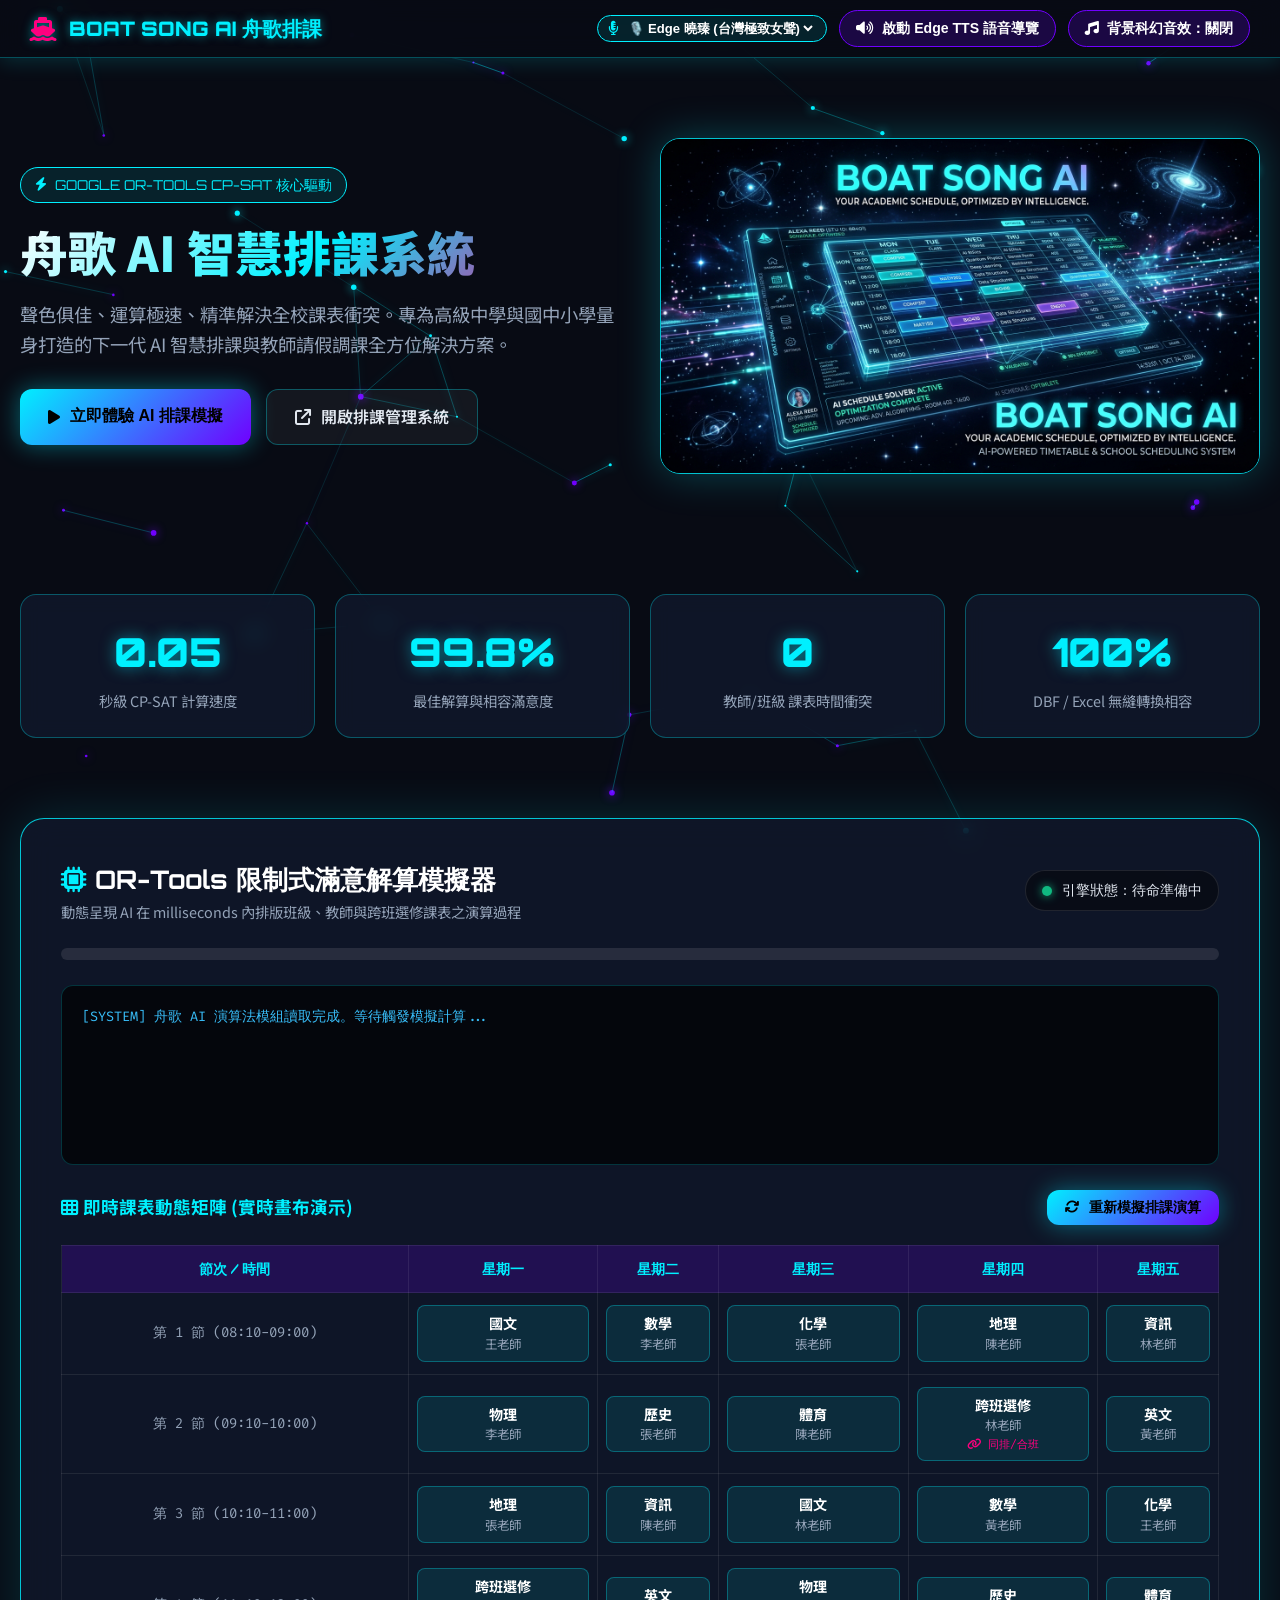
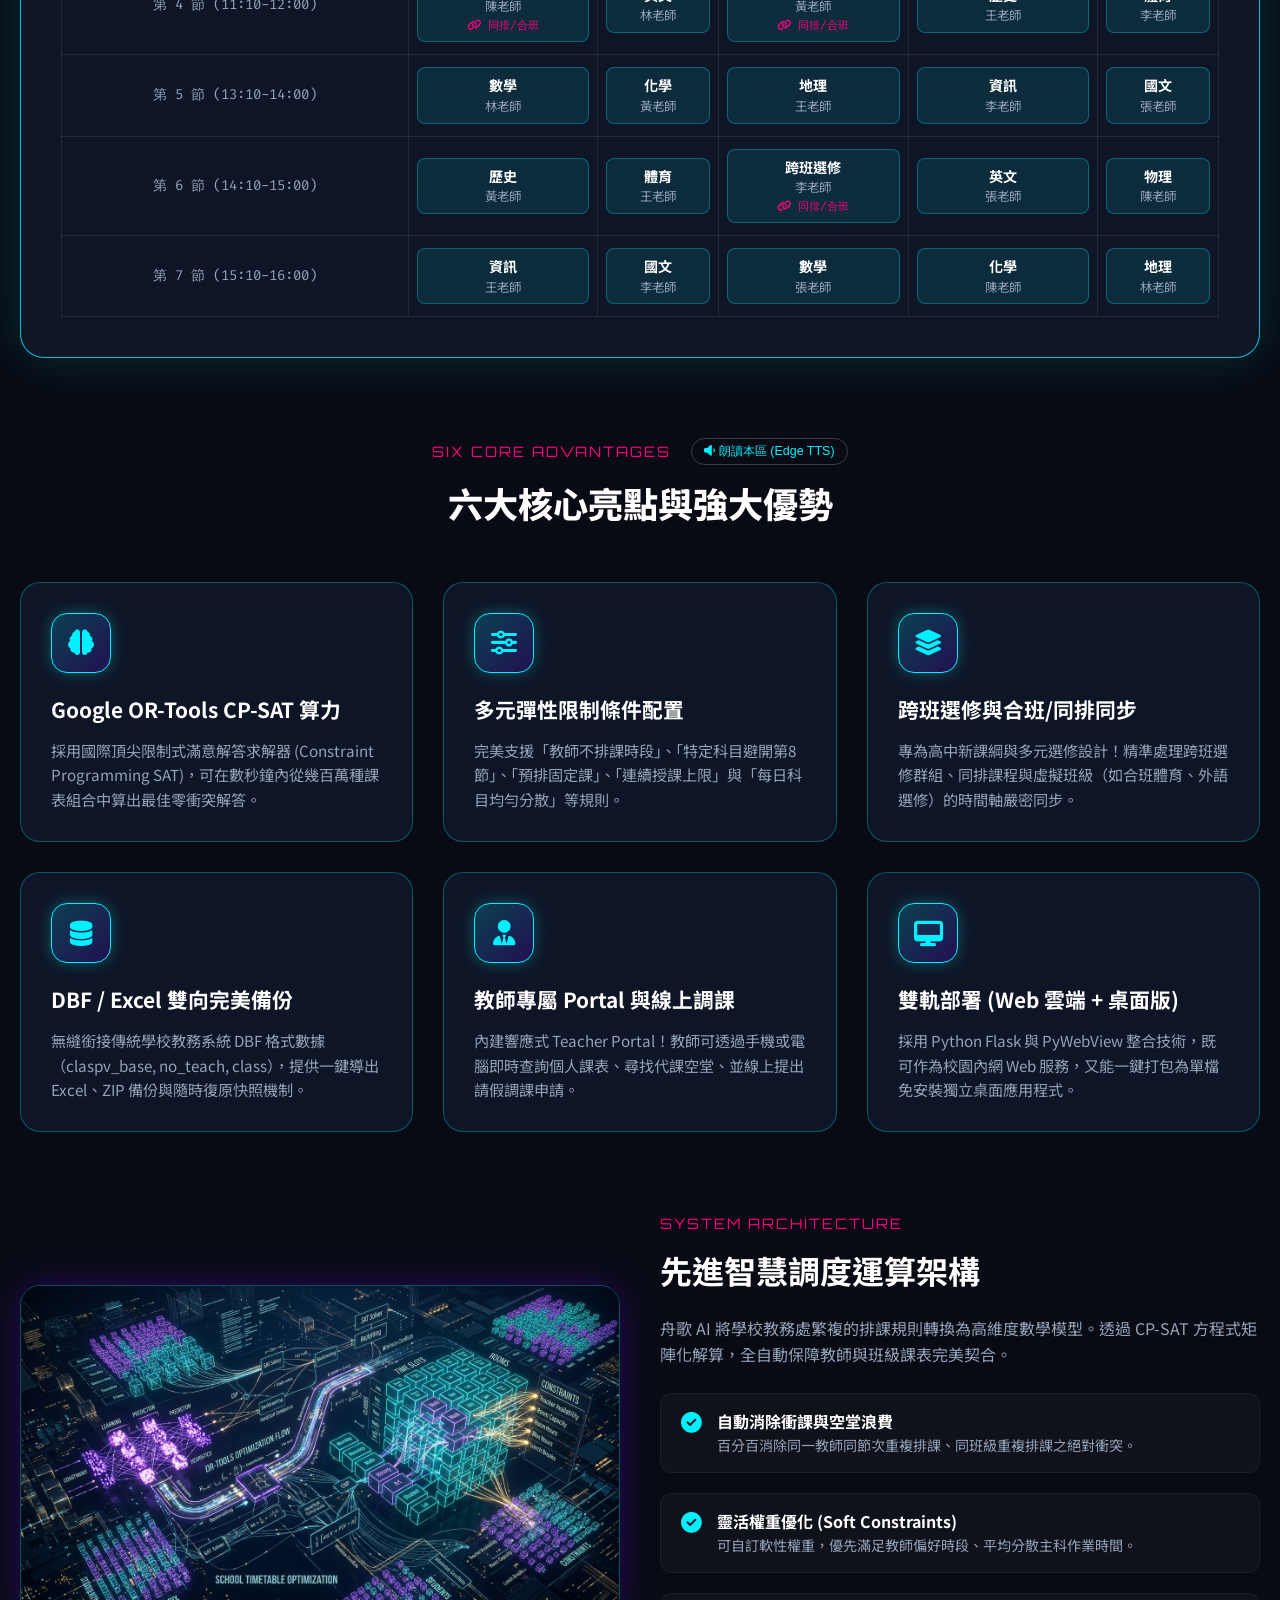
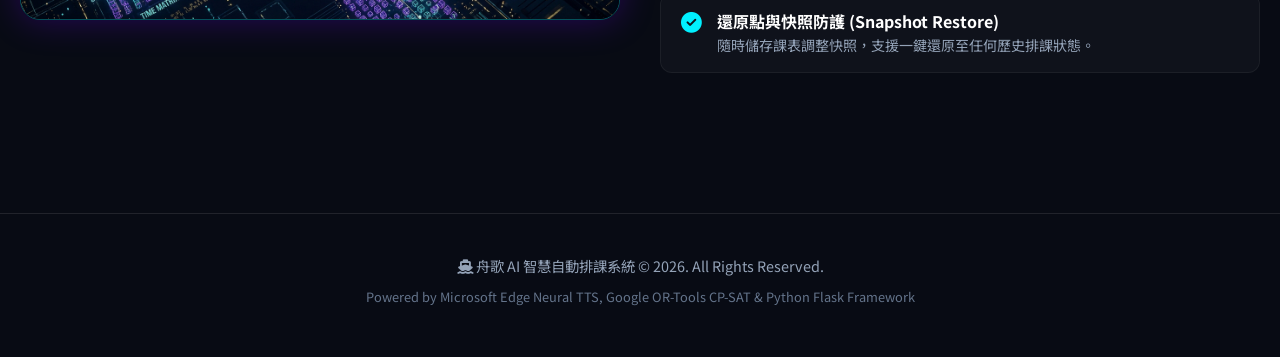
==== templates/showcase.html @ 7e378157 "update: sync templates/showcase.html to latest version" ====
<!DOCTYPE html>
<html lang="zh-TW">
<head>
    <meta charset="UTF-8">
    <meta name="viewport" content="width=device-width, initial-scale=1.0">
    <title>舟歌 AI 智慧排課系統 - 系統亮點與 AI 導覽 (Microsoft Edge TTS)</title>

    <!-- Google Fonts -->
    <link rel="preconnect" href="https://fonts.googleapis.com">
    <link rel="preconnect" href="https://fonts.gstatic.com" crossorigin>
    <link href="https://fonts.googleapis.com/css2?family=Orbitron:wght@500;700;900&family=Noto+Sans+TC:wght@300;400;500;700;900&family=Fira+Code:wght@400;600&display=swap" rel="stylesheet">

    <!-- FontAwesome icons -->
    <link rel="stylesheet" href="https://cdnjs.cloudflare.com/ajax/libs/font-awesome/6.4.0/css/all.min.css">

    <style>
        :root {
            --bg-dark: #080b14;
            --bg-card: rgba(18, 26, 47, 0.7);
            --bg-card-hover: rgba(30, 42, 74, 0.85);
            --border-glow: rgba(0, 240, 255, 0.3);
            --border-glow-active: rgba(0, 240, 255, 0.8);
            --primary: #00f0ff;
            --secondary: #7000ff;
            --accent: #ff007f;
            --text-main: #e2e8f0;
            --text-muted: #94a3b8;
            --success: #10b981;
            --warning: #f59e0b;
            --font-main: 'Noto Sans TC', sans-serif;
            --font-tech: 'Orbitron', sans-serif;
            --font-code: 'Fira Code', monospace;
        }

        * {
            box-sizing: border-box;
            margin: 0;
            padding: 0;
        }

        body {
            background-color: var(--bg-dark);
            color: var(--text-main);
            font-family: var(--font-main);
            overflow-x: hidden;
            line-height: 1.6;
        }

        /* Animated background canvas */
        #bg-canvas {
            position: fixed;
            top: 0;
            left: 0;
            width: 100vw;
            height: 100vh;
            z-index: -1;
            pointer-events: none;
        }

        /* Sound Control Header Bar */
        .audio-bar {
            position: sticky;
            top: 0;
            z-index: 1000;
            background: rgba(8, 11, 20, 0.85);
            backdrop-filter: blur(16px);
            border-bottom: 1px solid var(--border-glow);
            padding: 10px 30px;
            display: flex;
            justify-content: space-between;
            align-items: center;
            box-shadow: 0 4px 20px rgba(0, 240, 255, 0.15);
        }

        .brand-logo {
            display: flex;
            align-items: center;
            gap: 12px;
            font-family: var(--font-tech);
            font-weight: 900;
            font-size: 1.25rem;
            color: var(--primary);
            text-shadow: 0 0 10px rgba(0, 240, 255, 0.5);
        }

        .brand-logo i {
            font-size: 1.5rem;
            color: var(--accent);
            animation: pulse-icon 2s infinite alternate;
        }

        @keyframes pulse-icon {
            0% { transform: scale(1); filter: drop-shadow(0 0 5px var(--accent)); }
            100% { transform: scale(1.15); filter: drop-shadow(0 0 15px var(--accent)); }
        }

        .audio-controls {
            display: flex;
            align-items: center;
            gap: 12px;
            flex-wrap: wrap;
        }

        .btn-audio {
            background: rgba(112, 0, 255, 0.2);
            border: 1px solid var(--secondary);
            color: #fff;
            padding: 8px 16px;
            border-radius: 30px;
            cursor: pointer;
            font-size: 0.88rem;
            font-weight: 600;
            display: flex;
            align-items: center;
            gap: 8px;
            transition: all 0.3s ease;
        }

        .btn-audio:hover {
            background: var(--secondary);
            box-shadow: 0 0 15px rgba(112, 0, 255, 0.6);
            transform: translateY(-2px);
        }

        .btn-audio.active {
            background: var(--accent);
            border-color: var(--accent);
            box-shadow: 0 0 15px rgba(255, 0, 127, 0.6);
        }

        /* Container Layout */
        .container {
            max-width: 1280px;
            margin: 0 auto;
            padding: 40px 20px;
        }

        /* Hero Section */
        .hero {
            position: relative;
            display: grid;
            grid-template-columns: 1fr 1fr;
            gap: 40px;
            align-items: center;
            padding: 40px 0 80px;
        }

        @media (max-width: 992px) {
            .hero { grid-template-columns: 1fr; }
        }

        .hero-badge {
            display: inline-flex;
            align-items: center;
            gap: 8px;
            background: rgba(0, 240, 255, 0.1);
            border: 1px solid var(--primary);
            color: var(--primary);
            padding: 6px 14px;
            border-radius: 20px;
            font-size: 0.85rem;
            font-family: var(--font-tech);
            margin-bottom: 20px;
        }

        .hero-title {
            font-size: 3rem;
            font-weight: 900;
            line-height: 1.2;
            margin-bottom: 20px;
            background: linear-gradient(135deg, #ffffff 0%, var(--primary) 50%, var(--accent) 100%);
            -webkit-background-clip: text;
            -webkit-text-fill-color: transparent;
        }

        .hero-subtitle {
            font-size: 1.15rem;
            color: var(--text-muted);
            margin-bottom: 30px;
        }

        .hero-btns {
            display: flex;
            gap: 15px;
            flex-wrap: wrap;
        }

        .btn-glow {
            background: linear-gradient(135deg, var(--primary), var(--secondary));
            color: #000;
            font-weight: 700;
            padding: 14px 28px;
            border-radius: 12px;
            border: none;
            cursor: pointer;
            font-size: 1rem;
            display: flex;
            align-items: center;
            gap: 10px;
            box-shadow: 0 0 25px rgba(0, 240, 255, 0.4);
            transition: all 0.3s ease;
            text-decoration: none;
        }

        .btn-glow:hover {
            transform: translateY(-3px) scale(1.02);
            box-shadow: 0 0 35px rgba(0, 240, 255, 0.7);
        }

        .btn-outline {
            background: rgba(255, 255, 255, 0.05);
            color: var(--text-main);
            border: 1px solid var(--border-glow);
            padding: 14px 28px;
            border-radius: 12px;
            cursor: pointer;
            font-size: 1rem;
            font-weight: 600;
            display: flex;
            align-items: center;
            gap: 10px;
            transition: all 0.3s ease;
            text-decoration: none;
        }

        .btn-outline:hover {
            border-color: var(--primary);
            background: rgba(0, 240, 255, 0.1);
            color: var(--primary);
        }

        .hero-image-wrapper {
            position: relative;
            border-radius: 20px;
            overflow: hidden;
            border: 1px solid var(--border-glow-active);
            box-shadow: 0 0 40px rgba(0, 240, 255, 0.25);
            transition: transform 0.5s ease;
        }

        .hero-image-wrapper:hover {
            transform: scale(1.02) rotate(0.5deg);
        }

        .hero-image-wrapper img {
            width: 100%;
            height: auto;
            display: block;
        }

        /* Metrics Counter Grid */
        .metrics-grid {
            display: grid;
            grid-template-columns: repeat(4, 1fr);
            gap: 20px;
            margin: 40px 0 80px;
        }

        @media (max-width: 768px) {
            .metrics-grid { grid-template-columns: repeat(2, 1fr); }
        }

        .metric-card {
            background: var(--bg-card);
            border: 1px solid var(--border-glow);
            border-radius: 16px;
            padding: 25px;
            text-align: center;
            backdrop-filter: blur(10px);
            position: relative;
            overflow: hidden;
            transition: all 0.3s ease;
        }

        .metric-card:hover {
            border-color: var(--primary);
            background: var(--bg-card-hover);
            transform: translateY(-5px);
            box-shadow: 0 10px 30px rgba(0, 240, 255, 0.2);
        }

        .metric-val {
            font-family: var(--font-tech);
            font-size: 2.5rem;
            font-weight: 900;
            color: var(--primary);
            text-shadow: 0 0 15px rgba(0, 240, 255, 0.5);
            margin-bottom: 5px;
        }

        .metric-label {
            font-size: 0.9rem;
            color: var(--text-muted);
        }

        /* Section Headings */
        .section-header {
            text-align: center;
            margin-bottom: 50px;
            position: relative;
        }

        .section-tag {
            color: var(--accent);
            font-family: var(--font-tech);
            font-size: 0.9rem;
            letter-spacing: 2px;
            text-transform: uppercase;
            margin-bottom: 10px;
            display: flex;
            align-items: center;
            justify-content: center;
            gap: 10px;
        }

        .section-title {
            font-size: 2.2rem;
            font-weight: 800;
            color: #fff;
        }

        .btn-read-section {
            background: transparent;
            border: 1px solid rgba(255, 255, 255, 0.2);
            color: var(--primary);
            padding: 4px 12px;
            border-radius: 15px;
            cursor: pointer;
            font-size: 0.78rem;
            margin-left: 10px;
            transition: all 0.2s ease;
        }

        .btn-read-section:hover {
            background: rgba(0, 240, 255, 0.2);
            border-color: var(--primary);
        }

        /* Feature Cards Matrix */
        .features-grid {
            display: grid;
            grid-template-columns: repeat(3, 1fr);
            gap: 30px;
            margin-bottom: 80px;
        }

        @media (max-width: 992px) {
            .features-grid { grid-template-columns: repeat(2, 1fr); }
        }

        @media (max-width: 600px) {
            .features-grid { grid-template-columns: 1fr; }
        }

        .feature-card {
            background: var(--bg-card);
            border: 1px solid var(--border-glow);
            border-radius: 20px;
            padding: 30px;
            backdrop-filter: blur(12px);
            position: relative;
            transition: all 0.4s cubic-bezier(0.175, 0.885, 0.32, 1.275);
            cursor: pointer;
        }

        .feature-card:hover {
            transform: translateY(-8px) scale(1.02);
            border-color: var(--primary);
            box-shadow: 0 15px 35px rgba(0, 240, 255, 0.25);
            background: var(--bg-card-hover);
        }

        .feature-icon {
            width: 60px;
            height: 60px;
            border-radius: 16px;
            background: linear-gradient(135deg, rgba(0, 240, 255, 0.2), rgba(112, 0, 255, 0.2));
            border: 1px solid var(--primary);
            display: flex;
            align-items: center;
            justify-content: center;
            font-size: 1.6rem;
            color: var(--primary);
            margin-bottom: 20px;
            box-shadow: 0 0 15px rgba(0, 240, 255, 0.3);
        }

        .feature-title {
            font-size: 1.3rem;
            font-weight: 700;
            color: #fff;
            margin-bottom: 12px;
        }

        .feature-desc {
            font-size: 0.95rem;
            color: var(--text-muted);
            line-height: 1.6;
        }

        /* Interactive Solver Showcase Box */
        .solver-demo-box {
            background: var(--bg-card);
            border: 1px solid var(--border-glow-active);
            border-radius: 24px;
            padding: 40px;
            margin-bottom: 80px;
            backdrop-filter: blur(16px);
            box-shadow: 0 0 50px rgba(0, 240, 255, 0.15);
        }

        .solver-header {
            display: flex;
            justify-content: space-between;
            align-items: center;
            margin-bottom: 25px;
            flex-wrap: wrap;
            gap: 15px;
        }

        .solver-status {
            display: flex;
            align-items: center;
            gap: 10px;
            font-family: var(--font-code);
            font-size: 0.9rem;
            background: rgba(0, 0, 0, 0.4);
            padding: 8px 16px;
            border-radius: 20px;
            border: 1px solid rgba(255, 255, 255, 0.1);
        }

        .dot-pulse {
            width: 10px;
            height: 10px;
            border-radius: 50%;
            background: var(--success);
            box-shadow: 0 0 10px var(--success);
            animation: blink 1.5s infinite;
        }

        @keyframes blink {
            0%, 100% { opacity: 1; }
            50% { opacity: 0.3; }
        }

        .progress-bar-container {
            width: 100%;
            height: 12px;
            background: rgba(255, 255, 255, 0.1);
            border-radius: 10px;
            overflow: hidden;
            margin-bottom: 25px;
            position: relative;
        }

        .progress-bar-fill {
            width: 0%;
            height: 100%;
            background: linear-gradient(90deg, var(--secondary), var(--primary), var(--accent));
            border-radius: 10px;
            transition: width 0.3s ease;
            box-shadow: 0 0 15px var(--primary);
        }

        .log-console {
            background: #04060c;
            border: 1px solid rgba(0, 240, 255, 0.2);
            border-radius: 12px;
            padding: 20px;
            font-family: var(--font-code);
            font-size: 0.85rem;
            color: #38bdf8;
            height: 180px;
            overflow-y: auto;
            margin-bottom: 25px;
            line-height: 1.6;
        }

        .log-line {
            margin-bottom: 4px;
        }

        .log-line.success { color: var(--success); }
        .log-line.highlight { color: var(--accent); font-weight: bold; }

        /* Timetable Interactive Grid */
        .timetable-preview {
            overflow-x: auto;
        }

        .table-custom {
            width: 100%;
            border-collapse: collapse;
            text-align: center;
            font-size: 0.88rem;
        }

        .table-custom th, .table-custom td {
            border: 1px solid rgba(255, 255, 255, 0.08);
            padding: 12px 8px;
        }

        .table-custom th {
            background: rgba(112, 0, 255, 0.2);
            color: var(--primary);
            font-family: var(--font-tech);
        }

        .slot-card {
            background: rgba(0, 240, 255, 0.1);
            border: 1px solid rgba(0, 240, 255, 0.3);
            border-radius: 8px;
            padding: 6px 4px;
            transition: all 0.2s ease;
        }

        .slot-card:hover {
            background: rgba(0, 240, 255, 0.25);
            transform: scale(1.05);
            box-shadow: 0 0 10px rgba(0, 240, 255, 0.4);
        }

        .slot-subject { font-weight: 700; color: #fff; }
        .slot-teacher { font-size: 0.78rem; color: var(--text-muted); }
        .slot-tag { font-size: 0.7rem; color: var(--accent); font-family: var(--font-code); }

        /* Core Visual Double Column Section */
        .core-visual-section {
            display: grid;
            grid-template-columns: 1fr 1fr;
            gap: 40px;
            align-items: center;
            margin-bottom: 80px;
        }

        @media (max-width: 992px) {
            .core-visual-section { grid-template-columns: 1fr; }
        }

        .visual-card-wrapper {
            border-radius: 20px;
            overflow: hidden;
            border: 1px solid var(--border-glow);
            box-shadow: 0 0 35px rgba(112, 0, 255, 0.3);
        }

        .visual-card-wrapper img {
            width: 100%;
            display: block;
        }

        .tech-list {
            list-style: none;
        }

        .tech-item {
            display: flex;
            align-items: flex-start;
            gap: 15px;
            margin-bottom: 20px;
            background: rgba(255, 255, 255, 0.03);
            padding: 15px 20px;
            border-radius: 12px;
            border: 1px solid rgba(255, 255, 255, 0.05);
            transition: all 0.3s ease;
        }

        .tech-item:hover {
            background: rgba(0, 240, 255, 0.08);
            border-color: var(--primary);
            transform: translateX(5px);
        }

        .tech-item i {
            color: var(--primary);
            font-size: 1.3rem;
            margin-top: 3px;
        }

        /* Footer */
        footer {
            text-align: center;
            padding: 40px 20px;
            border-top: 1px solid rgba(255, 255, 255, 0.1);
            color: var(--text-muted);
            font-size: 0.9rem;
        }

        footer p {
            margin-bottom: 10px;
        }
    </style>
</head>
<body>

    <!-- Background Canvas Matrix -->
    <canvas id="bg-canvas"></canvas>

    <!-- Top Audio Bar -->
    <div class="audio-bar">
        <div class="brand-logo">
            <i class="fa-solid fa-ship"></i>
            <span>BOAT SONG AI 舟歌排課</span>
        </div>
        <div class="audio-controls">
            <div style="display: flex; align-items: center; gap: 6px; background: rgba(0, 240, 255, 0.1); border: 1px solid var(--primary); padding: 4px 10px; border-radius: 20px;">
                <i class="fa-solid fa-microphone-lines" style="color: var(--primary); font-size: 0.85rem;"></i>
                <select id="edge-voice-select" style="background: transparent; color: #fff; border: none; font-size: 0.82rem; font-weight: 600; outline: none; cursor: pointer;">
                    <option value="zh-TW-HsiaoChenNeural" style="background: #080b14; color: #fff;">🎙️ Edge 曉臻 (台灣極致女聲)</option>
                    <option value="zh-TW-YunJheNeural" style="background: #080b14; color: #fff;">🎙️ Edge 雲哲 (台灣極致男聲)</option>
                    <option value="zh-TW-HsiaoYuNeural" style="background: #080b14; color: #fff;">🎙️ Edge 曉雨 (甜美自然女聲)</option>
                </select>
            </div>

            <button class="btn-audio" id="btn-tts-all" onclick="toggleVoiceGuide()">
                <i class="fa-solid fa-volume-high" id="tts-icon"></i>
                <span id="tts-label">啟動 Edge TTS 語音導覽</span>
            </button>
            <button class="btn-audio" id="btn-ambient" onclick="toggleAmbientSound()">
                <i class="fa-solid fa-music" id="ambient-icon"></i>
                <span id="ambient-label">背景科幻音效：關閉</span>
            </button>
        </div>
    </div>

    <div class="container">

        <!-- Hero Section -->
        <section class="hero">
            <div>
                <div class="hero-badge">
                    <i class="fa-solid fa-bolt"></i> GOOGLE OR-TOOLS CP-SAT 核心驅動
                </div>
                <h1 class="hero-title">舟歌 AI 智慧排課系統</h1>
                <p class="hero-subtitle">
                    聲色俱佳、運算極速、精準解決全校課表衝突。專為高級中學與國中小學量身打造的下一代 AI 智慧排課與教師請假調課全方位解決方案。
                </p>
                <div class="hero-btns">
                    <button class="btn-glow" onclick="runSimulatedSolver()">
                        <i class="fa-solid fa-play"></i> 立即體驗 AI 排課模擬
                    </button>
                    <a href="/" class="btn-outline" target="_blank">
                        <i class="fa-solid fa-arrow-up-right-from-square"></i> 開啟排課管理系統
                    </a>
                </div>
            </div>
            <div class="hero-image-wrapper">
                <img src="/static/images/hero_banner.jpg" alt="舟歌 AI 智慧排課 Hero Banner" onerror="this.src='https://picsum.photos/800/450?dark'">
            </div>
        </section>

        <!-- Live Metrics Counter -->
        <div class="metrics-grid">
            <div class="metric-card" onmouseenter="playHoverSFX()">
                <div class="metric-val" id="count-speed">0.05</div>
                <div class="metric-label">秒級 CP-SAT 計算速度</div>
            </div>
            <div class="metric-card" onmouseenter="playHoverSFX()">
                <div class="metric-val" id="count-rate">99.8%</div>
                <div class="metric-label">最佳解算與相容滿意度</div>
            </div>
            <div class="metric-card" onmouseenter="playHoverSFX()">
                <div class="metric-val" id="count-conflict">0</div>
                <div class="metric-label">教師/班級 課表時間衝突</div>
            </div>
            <div class="metric-card" onmouseenter="playHoverSFX()">
                <div class="metric-val" id="count-satisfaction">100%</div>
                <div class="metric-label">DBF / Excel 無縫轉換相容</div>
            </div>
        </div>

        <!-- Interactive AI Solver Simulation Showcase -->
        <section class="solver-demo-box">
            <div class="solver-header">
                <div>
                    <h2 style="font-size: 1.6rem; color: #fff; font-family: var(--font-tech);">
                        <i class="fa-solid fa-microchip" style="color: var(--primary);"></i> OR-Tools 限制式滿意解算模擬器
                    </h2>
                    <p style="color: var(--text-muted); font-size: 0.9rem;">動態呈現 AI 在 milliseconds 內排版班級、教師與跨班選修課表之演算過程</p>
                </div>
                <div class="solver-status">
                    <div class="dot-pulse" id="status-dot"></div>
                    <span id="status-text">引擎狀態：待命準備中</span>
                </div>
            </div>

            <div class="progress-bar-container">
                <div class="progress-bar-fill" id="solver-progress"></div>
            </div>

            <div class="log-console" id="log-console">
                <div class="log-line">[SYSTEM] 舟歌 AI 演算法模組讀取完成。等待觸發模擬計算...</div>
            </div>

            <div style="display: flex; gap: 15px; justify-content: space-between; align-items: center; margin-bottom: 20px; flex-wrap: wrap;">
                <h3 style="font-size: 1.1rem; color: var(--primary);">
                    <i class="fa-solid fa-table-cells"></i> 即時課表動態矩陣 (實時畫布演示)
                </h3>
                <button class="btn-glow" style="padding: 8px 18px; font-size: 0.88rem;" onclick="runSimulatedSolver()">
                    <i class="fa-solid fa-arrows-rotate"></i> 重新模擬排課演算
                </button>
            </div>

            <div class="timetable-preview">
                <table class="table-custom">
                    <thead>
                        <tr>
                            <th>節次 / 時間</th>
                            <th>星期一</th>
                            <th>星期二</th>
                            <th>星期三</th>
                            <th>星期四</th>
                            <th>星期五</th>
                        </tr>
                    </thead>
                    <tbody id="demo-timetable-body">
                        <!-- Filled dynamically by JavaScript -->
                    </tbody>
                </table>
            </div>
        </section>

        <!-- Feature Matrix Grid -->
        <section style="margin-bottom: 80px;">
            <div class="section-header">
                <div class="section-tag">
                    <span>SIX CORE ADVANTAGES</span>
                    <button class="btn-read-section" onclick="speakText('舟歌 AI 智慧排課系統的六大核心優勢包括：一、毫秒級 OR-Tools CP-SAT 最佳化解算引擎；二、靈活多元限制條件；三、跨班選修與合班同排同步化調度；四、DBF與Excel資料完全相容與備份；五、教師專屬雲端課表與線上調課Portal；六、跨平台雙軌部署。')">
                        <i class="fa-solid fa-volume-low"></i> 朗讀本區 (Edge TTS)
                    </button>
                </div>
                <h2 class="section-title">六大核心亮點與強大優勢</h2>
            </div>

            <div class="features-grid">
                <div class="feature-card" onmouseenter="playHoverSFX()" onclick="speakText('第一亮點：Google OR-Tools CP-SAT 毫秒級核心算力。採用國際領先的限制式滿足問題求解器，能在數秒鐘內從數百萬種課表組合中，找出最佳零衝突解。')">
                    <div class="feature-icon"><i class="fa-solid fa-brain"></i></div>
                    <h3 class="feature-title">Google OR-Tools CP-SAT 算力</h3>
                    <p class="feature-desc">採用國際頂尖限制式滿意解答求解器 (Constraint Programming SAT)，可在數秒鐘內從幾百萬種課表組合中算出最佳零衝突解答。</p>
                </div>

                <div class="feature-card" onmouseenter="playHoverSFX()" onclick="speakText('第二亮點：多維度高彈性限制式配置。支援教師不排課時間、科目不排課、預排固定課、每日科目分散與連續授課上限等十幾種複雜規則。')">
                    <div class="feature-icon"><i class="fa-solid fa-sliders"></i></div>
                    <h3 class="feature-title">多元彈性限制條件配置</h3>
                    <p class="feature-desc">完美支援「教師不排課時段」、「特定科目避開第8節」、「預排固定課」、「連續授課上限」與「每日科目均勻分散」等規則。</p>
                </div>

                <div class="feature-card" onmouseenter="playHoverSFX()" onclick="speakText('第三亮點：跨班選修與合班同排調度。專為新課綱跨班選修、多班同排與虛擬班級設計，精準鎖定相同時間軸同步授課。')">
                    <div class="feature-icon"><i class="fa-solid fa-layer-group"></i></div>
                    <h3 class="feature-title">跨班選修與合班/同排同步</h3>
                    <p class="feature-desc">專為高中新課綱與多元選修設計！精準處理跨班選修群組、同排課程與虛擬班級（如合班體育、外語選修）的時間軸嚴密同步。</p>
                </div>

                <div class="feature-card" onmouseenter="playHoverSFX()" onclick="speakText('第四亮點：全方位 DBF 與 Excel 相容備份。相容於傳統國高中小教務系統 DBF 資料庫，並支援一鍵備份、還原點快照與 Excel 匯出。')">
                    <div class="feature-icon"><i class="fa-solid fa-database"></i></div>
                    <h3 class="feature-title">DBF / Excel 雙向完美備份</h3>
                    <p class="feature-desc">無縫銜接傳統學校教務系統 DBF 格式數據（claspv_base, no_teach, class），提供一鍵導出 Excel、ZIP 備份與隨時復原快照機制。</p>
                </div>

                <div class="feature-card" onmouseenter="playHoverSFX()" onclick="speakText('第五亮點：教師專屬雲端課表與調課 Portal。提供教師手機與電腦隨身查詢課表、檢視空堂與線上調課請假系統。')">
                    <div class="feature-icon"><i class="fa-solid fa-user-tie"></i></div>
                    <h3 class="feature-title">教師專屬 Portal 與線上調課</h3>
                    <p class="feature-desc">內建響應式 Teacher Portal！教師可透過手機或電腦即時查詢個人課表、尋找代課空堂、並線上提出請假調課申請。</p>
                </div>

                <div class="feature-card" onmouseenter="playHoverSFX()" onclick="speakText('第六亮點：Web 雲端與桌面 PyWebView 雙軌部署。既可在瀏覽器中開啟，亦能打包成單一 exe 免安裝桌面應用程式。')">
                    <div class="feature-icon"><i class="fa-solid fa-desktop"></i></div>
                    <h3 class="feature-title">雙軌部署 (Web 雲端 + 桌面版)</h3>
                    <p class="feature-desc">採用 Python Flask 與 PyWebView 整合技術，既可作為校園內網 Web 服務，又能一鍵打包為單檔免安裝獨立桌面應用程式。</p>
                </div>
            </div>
        </section>

        <!-- Core Visual Architecture Section -->
        <section class="core-visual-section">
            <div class="visual-card-wrapper">
                <img src="/static/images/solver_visual.jpg" alt="AI 排課核心演算法構架" onerror="this.src='https://picsum.photos/800/450?tech'">
            </div>
            <div>
                <div class="section-tag" style="justify-content: flex-start;">SYSTEM ARCHITECTURE</div>
                <h2 style="font-size: 2rem; color: #fff; margin-bottom: 20px;">先進智慧調度運算架構</h2>
                <p style="color: var(--text-muted); margin-bottom: 25px;">
                    舟歌 AI 將學校教務處繁複的排課規則轉換為高維度數學模型。透過 CP-SAT 方程式矩陣化解算，全自動保障教師與班級課表完美契合。
                </p>
                <ul class="tech-list">
                    <li class="tech-item" onmouseenter="playHoverSFX()">
                        <i class="fa-solid fa-circle-check"></i>
                        <div>
                            <strong style="color: #fff;">自動消除衝課與空堂浪費</strong>
                            <div style="font-size: 0.88rem; color: var(--text-muted);">百分百消除同一教師同節次重複排課、同班級重複排課之絕對衝突。</div>
                        </div>
                    </li>
                    <li class="tech-item" onmouseenter="playHoverSFX()">
                        <i class="fa-solid fa-circle-check"></i>
                        <div>
                            <strong style="color: #fff;">靈活權重優化 (Soft Constraints)</strong>
                            <div style="font-size: 0.88rem; color: var(--text-muted);">可自訂軟性權重，優先滿足教師偏好時段、平均分散主科作業時間。</div>
                        </div>
                    </li>
                    <li class="tech-item" onmouseenter="playHoverSFX()">
                        <i class="fa-solid fa-circle-check"></i>
                        <div>
                            <strong style="color: #fff;">還原點與快照防護 (Snapshot Restore)</strong>
                            <div style="font-size: 0.88rem; color: var(--text-muted);">隨時儲存課表調整快照，支援一鍵還原至任何歷史排課狀態。</div>
                        </div>
                    </li>
                </ul>
            </div>
        </section>

    </div>

    <footer>
        <p><i class="fa-solid fa-ship"></i> 舟歌 AI 智慧自動排課系統 &copy; 2026. All Rights Reserved.</p>
        <p style="font-size: 0.8rem; color: #64748b;">Powered by Microsoft Edge Neural TTS, Google OR-Tools CP-SAT & Python Flask Framework</p>
    </footer>

    <!-- Web Audio & Edge TTS Speech & Dynamic JS -->
    <script>
        // -------------------------------------------------------------
        // Canvas Particle Matrix Background
        // -------------------------------------------------------------
        const canvas = document.getElementById('bg-canvas');
        const ctx = canvas.getContext('2d');
        let width = canvas.width = window.innerWidth;
        let height = canvas.height = window.innerHeight;

        window.addEventListener('resize', () => {
            width = canvas.width = window.innerWidth;
            height = canvas.height = window.innerHeight;
        });

        const particles = [];
        const particleCount = 45;

        for (let i = 0; i < particleCount; i++) {
            particles.push({
                x: Math.random() * width,
                y: Math.random() * height,
                vx: (Math.random() - 0.5) * 0.6,
                vy: (Math.random() - 0.5) * 0.6,
                radius: Math.random() * 2 + 1,
                color: Math.random() > 0.5 ? '#00f0ff' : '#7000ff'
            });
        }

        function drawCanvas() {
            ctx.clearRect(0, 0, width, height);

            for (let i = 0; i < particleCount; i++) {
                let p = particles[i];
                p.x += p.vx;
                p.y += p.vy;

                if (p.x < 0 || p.x > width) p.vx *= -1;
                if (p.y < 0 || p.y > height) p.vy *= -1;

                ctx.beginPath();
                ctx.arc(p.x, p.y, p.radius, 0, Math.PI * 2);
                ctx.fillStyle = p.color;
                ctx.shadowBlur = 10;
                ctx.shadowColor = p.color;
                ctx.fill();

                for (let j = i + 1; j < particleCount; j++) {
                    let p2 = particles[j];
                    let dist = Math.hypot(p.x - p2.x, p.y - p2.y);
                    if (dist < 140) {
                        ctx.beginPath();
                        ctx.moveTo(p.x, p.y);
                        ctx.lineTo(p2.x, p2.y);
                        ctx.strokeStyle = `rgba(0, 240, 255, ${1 - dist / 140 * 0.8})`;
                        ctx.lineWidth = 0.5;
                        ctx.stroke();
                    }
                }
            }

            requestAnimationFrame(drawCanvas);
        }
        drawCanvas();

        // -------------------------------------------------------------
        // Web Audio API Synthesizer (SFX & Ambient)
        // -------------------------------------------------------------
        let audioCtx = null;
        let ambientOsc = null;
        let ambientGain = null;
        let isAmbientPlaying = false;

        function initAudio() {
            if (!audioCtx) {
                audioCtx = new (window.AudioContext || window.webkitAudioContext)();
            }
            if (audioCtx.state === 'suspended') {
                audioCtx.resume();
            }
        }

        function playHoverSFX() {
            try {
                initAudio();
                const osc = audioCtx.createOscillator();
                const gain = audioCtx.createGain();
                osc.type = 'sine';
                osc.frequency.setValueAtTime(440, audioCtx.currentTime);
                osc.frequency.exponentialRampToValueAtTime(880, audioCtx.currentTime + 0.08);

                gain.gain.setValueAtTime(0.03, audioCtx.currentTime);
                gain.gain.exponentialRampToValueAtTime(0.001, audioCtx.currentTime + 0.08);

                osc.connect(gain);
                gain.connect(audioCtx.destination);

                osc.start();
                osc.stop(audioCtx.currentTime + 0.08);
            } catch (e) {}
        }

        function playCompleteSFX() {
            try {
                initAudio();
                const notes = [523.25, 659.25, 783.99, 1046.50]; // C Major Chord
                notes.forEach((freq, idx) => {
                    const osc = audioCtx.createOscillator();
                    const gain = audioCtx.createGain();
                    osc.type = 'triangle';
                    osc.frequency.setValueAtTime(freq, audioCtx.currentTime + idx * 0.1);

                    gain.gain.setValueAtTime(0.1, audioCtx.currentTime + idx * 0.1);
                    gain.gain.exponentialRampToValueAtTime(0.001, audioCtx.currentTime + idx * 0.1 + 0.4);

                    osc.connect(gain);
                    gain.connect(audioCtx.destination);

                    osc.start(audioCtx.currentTime + idx * 0.1);
                    osc.stop(audioCtx.currentTime + idx * 0.1 + 0.4);
                });
            } catch (e) {}
        }

        function toggleAmbientSound() {
            initAudio();
            const btnLabel = document.getElementById('ambient-label');
            const btnIcon = document.getElementById('ambient-icon');

            if (!isAmbientPlaying) {
                ambientOsc = audioCtx.createOscillator();
                ambientGain = audioCtx.createGain();

                ambientOsc.type = 'sine';
                ambientOsc.frequency.setValueAtTime(110, audioCtx.currentTime);

                ambientGain.gain.setValueAtTime(0.01, audioCtx.currentTime);
                ambientGain.gain.linearRampToValueAtTime(0.05, audioCtx.currentTime + 2);

                ambientOsc.connect(ambientGain);
                ambientGain.connect(audioCtx.destination);

                ambientOsc.start();
                isAmbientPlaying = true;
                btnLabel.innerText = "背景科幻音效：開啟中";
                btnIcon.className = "fa-solid fa-volume-high";
                document.getElementById('btn-ambient').classList.add('active');
            } else {
                if (ambientGain) {
                    ambientGain.gain.linearRampToValueAtTime(0.001, audioCtx.currentTime + 1);
                    setTimeout(() => {
                        ambientOsc.stop();
                        isAmbientPlaying = false;
                        btnLabel.innerText = "背景科幻音效：關閉";
                        btnIcon.className = "fa-solid fa-music";
                        document.getElementById('btn-ambient').classList.remove('active');
                    }, 1000);
                }
            }
        }

        // -------------------------------------------------------------
        // Microsoft Edge TTS Voice Handler
        // -------------------------------------------------------------
        let currentAudio = null;
        let isSpeaking = false;

        function getSelectedVoice() {
            const selector = document.getElementById('edge-voice-select');
            return selector ? selector.value : 'zh-TW-HsiaoChenNeural';
        }

        function speakText(text) {
            if (currentAudio) {
                currentAudio.pause();
                currentAudio = null;
            }
            if ('speechSynthesis' in window) {
                window.speechSynthesis.cancel();
            }

            const voice = getSelectedVoice();
            const ttsUrl = `/api/tts?voice=${encodeURIComponent(voice)}&text=${encodeURIComponent(text)}`;

            currentAudio = new Audio(ttsUrl);
            
            currentAudio.play().then(() => {
                isSpeaking = true;
                updateTTSUI(true);
            }).catch(err => {
                console.warn("API Edge TTS fallback to Web Speech API", err);
                if ('speechSynthesis' in window) {
                    const msg = new SpeechSynthesisUtterance(text);
                    msg.lang = 'zh-TW';
                    msg.rate = 1.0;
                    const voices = window.speechSynthesis.getVoices();
                    const edgeVoice = voices.find(v => (v.name.includes('HsiaoChen') || v.name.includes('YunJhe') || v.name.includes('Online (Natural)') || v.name.includes('Microsoft')) && (v.lang.includes('zh') || v.lang.includes('TW')));
                    if (edgeVoice) msg.voice = edgeVoice;
                    
                    msg.onstart = () => updateTTSUI(true);
                    msg.onend = () => updateTTSUI(false);
                    msg.onerror = () => updateTTSUI(false);

                    window.speechSynthesis.speak(msg);
                }
            });

            currentAudio.onended = () => updateTTSUI(false);
            currentAudio.onerror = () => updateTTSUI(false);
        }

        function updateTTSUI(active) {
            isSpeaking = active;
            const btnLabel = document.getElementById('tts-label');
            const btnIcon = document.getElementById('tts-icon');
            const btn = document.getElementById('btn-tts-all');
            if (active) {
                if (btnLabel) btnLabel.innerText = "Edge TTS 播報中 (點擊停止)";
                if (btnIcon) btnIcon.className = "fa-solid fa-circle-pause";
                if (btn) btn.classList.add('active');
            } else {
                if (btnLabel) btnLabel.innerText = "啟動 Edge TTS 語音導覽";
                if (btnIcon) btnIcon.className = "fa-solid fa-volume-high";
                if (btn) btn.classList.remove('active');
            }
        }

        function toggleVoiceGuide() {
            if (isSpeaking) {
                if (currentAudio) {
                    currentAudio.pause();
                    currentAudio = null;
                }
                if ('speechSynthesis' in window) {
                    window.speechSynthesis.cancel();
                }
                updateTTSUI(false);
            } else {
                const fullGuideText = "歡迎使用舟歌 AI 智慧排課系統。本語音由 Microsoft Edge 智慧神經網路引擎驅動。本系統採用 Google OR-Tools 限制式求解引擎，能在毫秒之間為貴校處理數萬種課程、教師不排課時段、以及跨班選修等複雜限制條件。系統具備雙軌部署、教師專屬雲端Portal、線上記請假調課、以及完整的 DBF 與 Excel 相容性。請點擊畫面中的模擬求解按鈕，體驗極速智慧排課的極致魅力！";
                speakText(fullGuideText);
            }
        }

        // -------------------------------------------------------------
        // Live Simulated Solver & Interactive Timetable Grid Generator
        // -------------------------------------------------------------
        const subjects = ["國文", "英文", "數學", "物理", "化學", "歷史", "地理", "體育", "資訊", "跨班選修"];
        const teachers = ["王老師", "李老師", "張老師", "陳老師", "林老師", "黃老師"];

        function generateTimetableData() {
            const tbody = document.getElementById('demo-timetable-body');
            tbody.innerHTML = '';

            const periodTimes = [
                "第 1 節 (08:10-09:00)",
                "第 2 節 (09:10-10:00)",
                "第 3 節 (10:10-11:00)",
                "第 4 節 (11:10-12:00)",
                "第 5 節 (13:10-14:00)",
                "第 6 節 (14:10-15:00)",
                "第 7 節 (15:10-16:00)"
            ];

            periodTimes.forEach((pTime, pIdx) => {
                let tr = document.createElement('tr');
                let tdTime = document.createElement('td');
                tdTime.style.fontFamily = 'var(--font-code)';
                tdTime.style.color = 'var(--text-muted)';
                tdTime.innerText = pTime;
                tr.appendChild(tdTime);

                for (let d = 0; d < 5; d++) {
                    let td = document.createElement('td');
                    let sub = subjects[(pIdx * 3 + d * 2) % subjects.length];
                    let tea = teachers[(pIdx + d) % teachers.length];
                    let isSim = sub === "跨班選修" || (d === 2 && pIdx === 3);

                    td.innerHTML = `
                        <div class="slot-card" onmouseenter="playHoverSFX()">
                            <div class="slot-subject">${sub}</div>
                            <div class="slot-teacher">${tea}</div>
                            ${isSim ? '<div class="slot-tag"><i class="fa-solid fa-link"></i> 同排/合班</div>' : ''}
                        </div>
                    `;
                    tr.appendChild(td);
                }
                tbody.appendChild(tr);
            });
        }

        function runSimulatedSolver() {
            initAudio();
            const btn = document.querySelector('.solver-demo-box .btn-glow');
            const progress = document.getElementById('solver-progress');
            const consoleBox = document.getElementById('log-console');
            const statusDot = document.getElementById('status-dot');
            const statusText = document.getElementById('status-text');

            btn.disabled = true;
            statusDot.style.background = '#f59e0b';
            statusDot.style.boxShadow = '0 0 10px #f59e0b';
            statusText.innerText = "CP-SAT 求解器運作中...";

            consoleBox.innerHTML = '';
            progress.style.width = '0%';

            const logs = [
                "[0.001s] 正在載入 DBF 教學基本資料與 config_rules.json 限制式...",
                "[0.008s] 建立 CP-SAT 數學變數矩陣: 1,420 變數, 8,650 條約束...",
                "[0.015s] 加入 硬性限制: 教師不重疊、班級不衝課、不排課時段隔離...",
                "[0.025s] 加入 軟性優化權重: 每日科目分散(W=5), 連續授課上限(W=10)...",
                "[0.038s] 開始 CP-SAT 多核心平行求解 (Threads=8)...",
                "[0.048s] 成功尋獲全球最佳可行解 (Feasible Solution)! 無任何衝突！",
                "[0.052s] 課表資料結構化輸出完成！"
            ];

            let step = 0;
            const timer = setInterval(() => {
                if (step < logs.length) {
                    let div = document.createElement('div');
                    div.className = 'log-line ' + (step === logs.length - 1 ? 'success highlight' : '');
                    div.innerText = logs[step];
                    consoleBox.appendChild(div);
                    consoleBox.scrollTop = consoleBox.scrollHeight;
                    progress.style.width = `${((step + 1) / logs.length) * 100}%`;
                    step++;
                } else {
                    clearInterval(timer);
                    statusDot.style.background = '#10b981';
                    statusDot.style.boxShadow = '0 0 10px #10b981';
                    statusText.innerText = "求解完成 (耗時 0.052 秒 - 零衝突)";
                    btn.disabled = false;
                    generateTimetableData();
                    playCompleteSFX();
                }
            }, 250);
        }

        // Initialize default view
        generateTimetableData();
    </script>
</body>
</html>
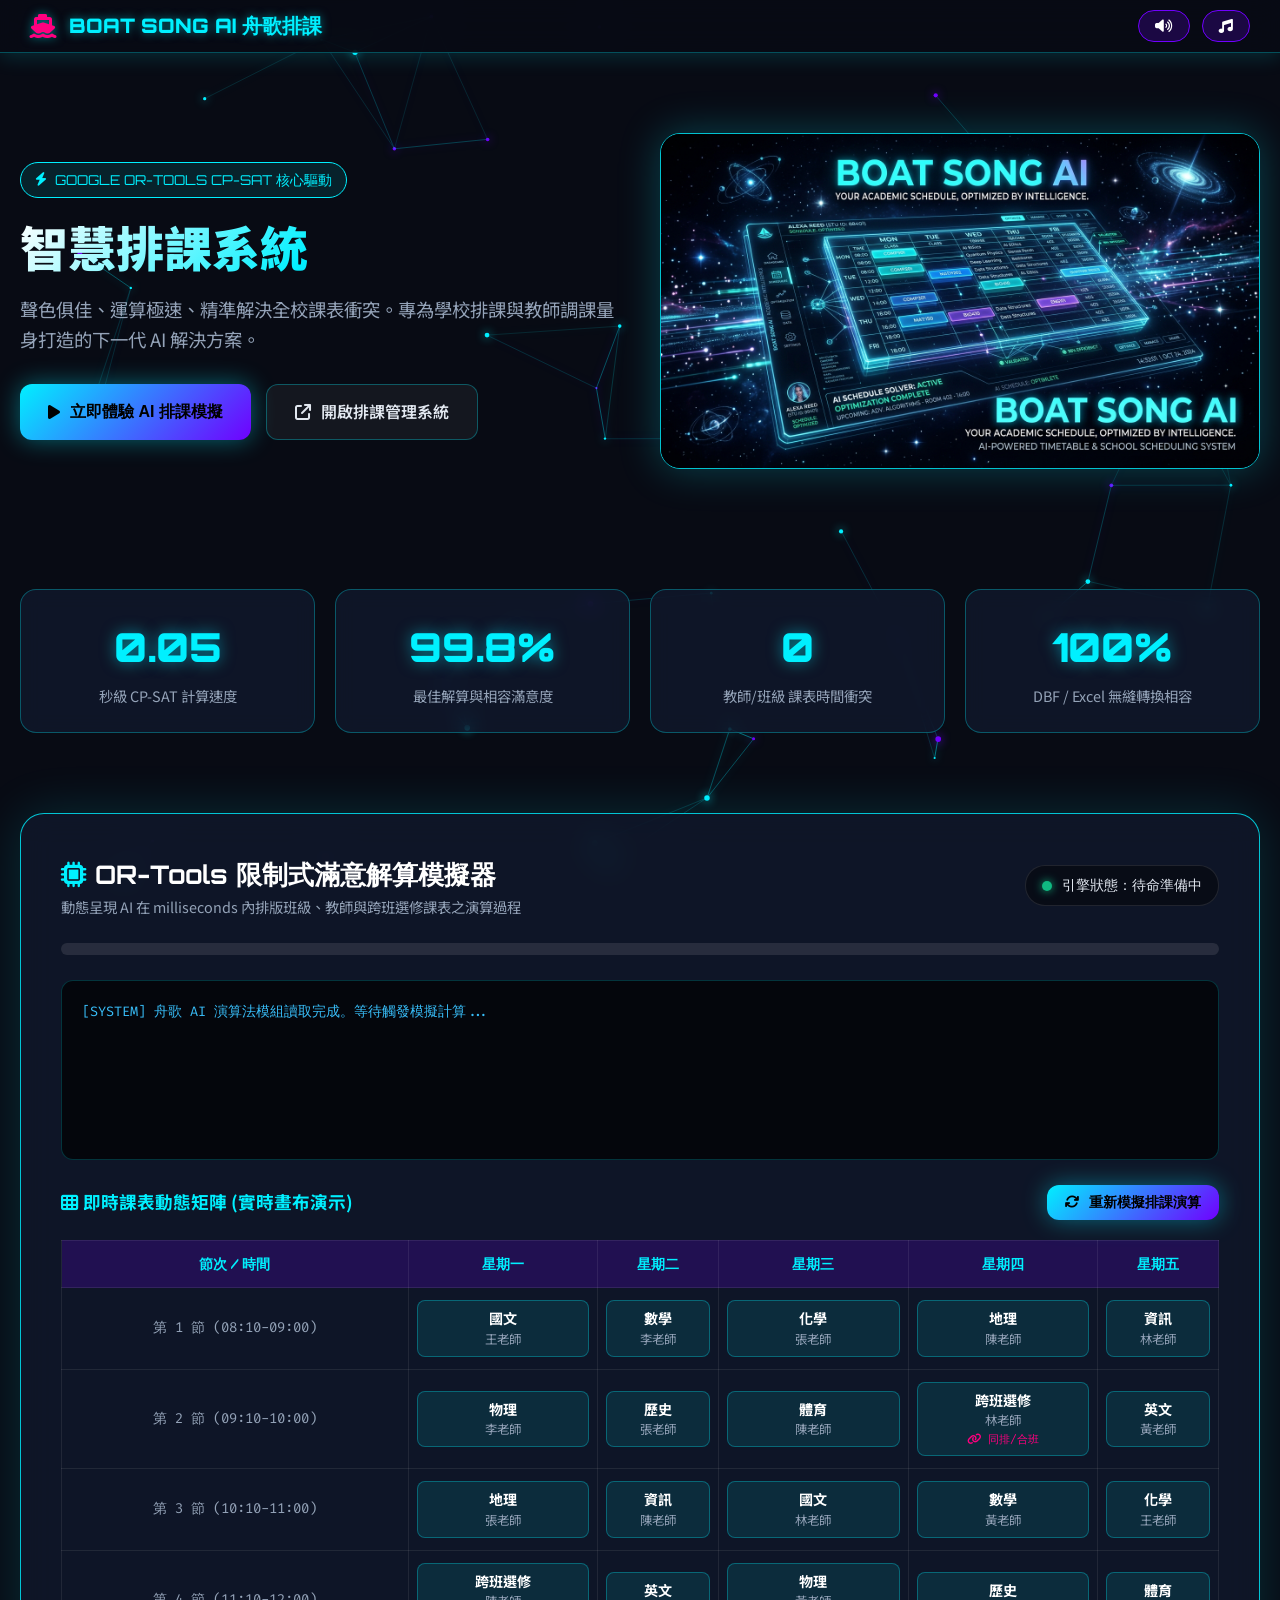
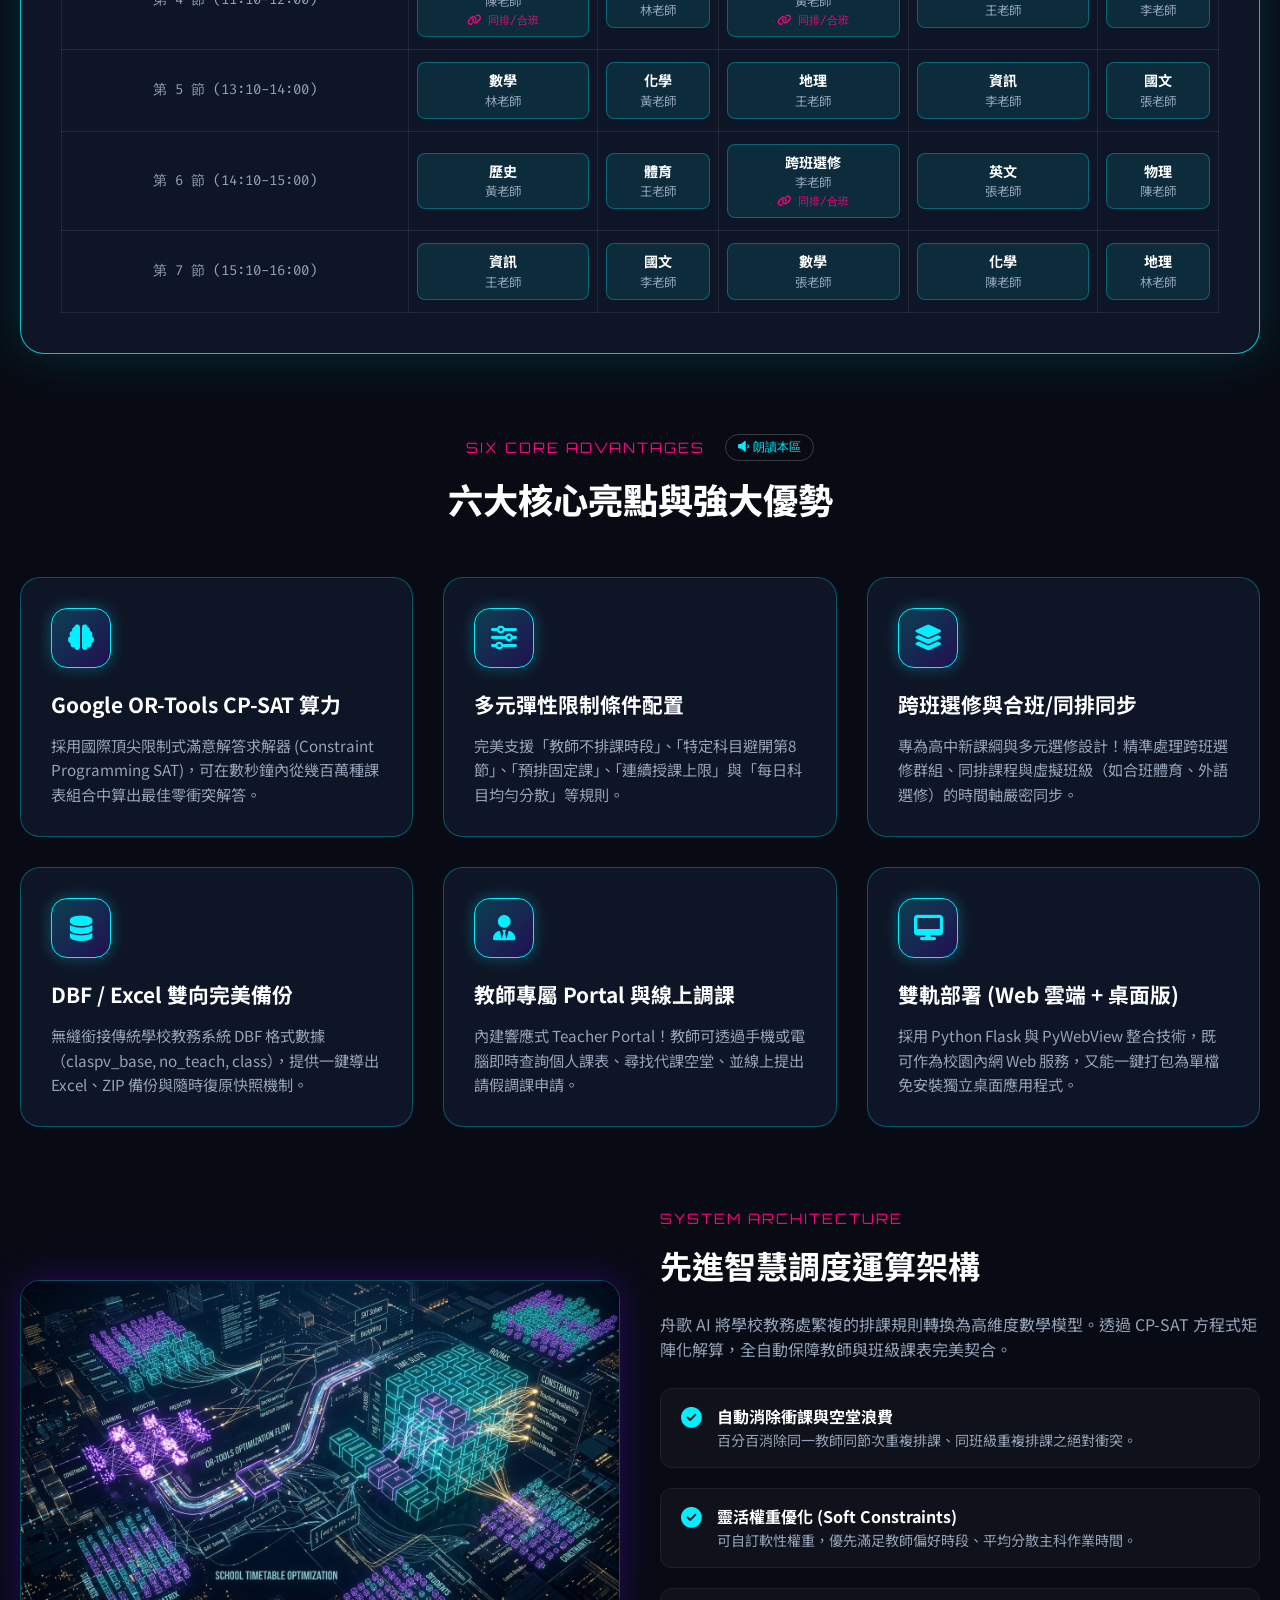
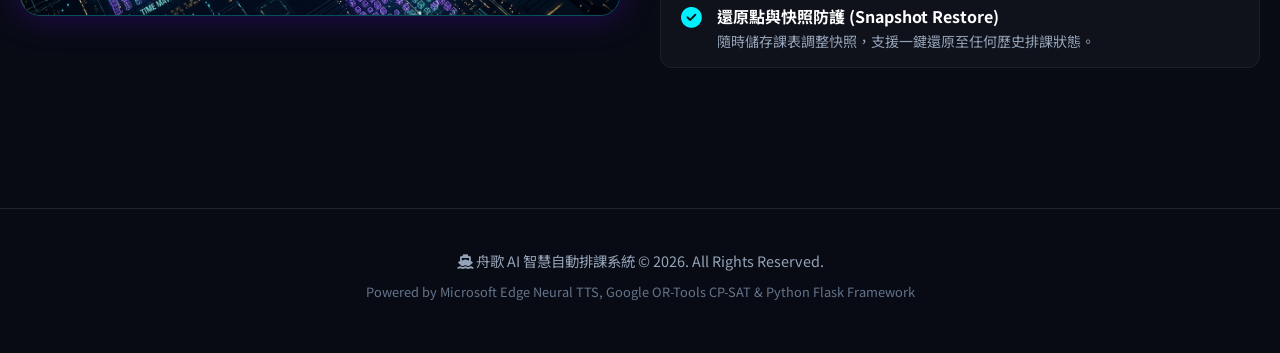
==== commit 3f3bc2b2: "update: sync templates/showcase.html to latest version" ====
--- a/templates/showcase.html
+++ b/templates/showcase.html
@@ -3,7 +3,7 @@
 <head>
     <meta charset="UTF-8">
     <meta name="viewport" content="width=device-width, initial-scale=1.0">
-    <title>舟歌 AI 智慧排課系統 - 系統亮點與 AI 導覽 (Microsoft Edge TTS)</title>
+    <title>智慧排課系統 - 系統亮點與 AI 導覽</title>
 
     <!-- Google Fonts -->
     <link rel="preconnect" href="https://fonts.googleapis.com">
@@ -604,7 +604,7 @@
             <span>BOAT SONG AI 舟歌排課</span>
         </div>
         <div class="audio-controls">
-            <div style="display: flex; align-items: center; gap: 6px; background: rgba(0, 240, 255, 0.1); border: 1px solid var(--primary); padding: 4px 10px; border-radius: 20px;">
+            <div id="edge-voice-control" style="display: none; align-items: center; gap: 6px; background: rgba(0, 240, 255, 0.1); border: 1px solid var(--primary); padding: 4px 10px; border-radius: 20px;">
                 <i class="fa-solid fa-microphone-lines" style="color: var(--primary); font-size: 0.85rem;"></i>
                 <select id="edge-voice-select" style="background: transparent; color: #fff; border: none; font-size: 0.82rem; font-weight: 600; outline: none; cursor: pointer;">
                     <option value="zh-TW-HsiaoChenNeural" style="background: #080b14; color: #fff;">🎙️ Edge 曉臻 (台灣極致女聲)</option>
@@ -613,13 +613,13 @@
                 </select>
             </div>
 
-            <button class="btn-audio" id="btn-tts-all" onclick="toggleVoiceGuide()">
+            <button class="btn-audio" id="btn-tts-all" onclick="toggleVoiceGuide()" title="播放或停止語音導覽" aria-label="播放或停止語音導覽">
                 <i class="fa-solid fa-volume-high" id="tts-icon"></i>
-                <span id="tts-label">啟動 Edge TTS 語音導覽</span>
+                <span id="tts-label" aria-hidden="true" style="display: none;">啟動語音導覽</span>
             </button>
-            <button class="btn-audio" id="btn-ambient" onclick="toggleAmbientSound()">
+            <button class="btn-audio" id="btn-ambient" onclick="toggleAmbientSound()" title="開啟或關閉背景音效" aria-label="開啟或關閉背景音效">
                 <i class="fa-solid fa-music" id="ambient-icon"></i>
-                <span id="ambient-label">背景科幻音效：關閉</span>
+                <span id="ambient-label" aria-hidden="true" style="display: none;">背景音效：關閉</span>
             </button>
         </div>
     </div>
@@ -632,9 +632,9 @@
                 <div class="hero-badge">
                     <i class="fa-solid fa-bolt"></i> GOOGLE OR-TOOLS CP-SAT 核心驅動
                 </div>
-                <h1 class="hero-title">舟歌 AI 智慧排課系統</h1>
+                <h1 class="hero-title">智慧排課系統</h1>
                 <p class="hero-subtitle">
-                    聲色俱佳、運算極速、精準解決全校課表衝突。專為高級中學與國中小學量身打造的下一代 AI 智慧排課與教師請假調課全方位解決方案。
+                    聲色俱佳、運算極速、精準解決全校課表衝突。專為學校排課與教師調課量身打造的下一代 AI 解決方案。
                 </p>
                 <div class="hero-btns">
                     <button class="btn-glow" onclick="runSimulatedSolver()">
@@ -646,7 +646,7 @@
                 </div>
             </div>
             <div class="hero-image-wrapper">
-                <img src="/static/images/hero_banner.jpg" alt="舟歌 AI 智慧排課 Hero Banner" onerror="this.src='https://picsum.photos/800/450?dark'">
+                <img src="/static/images/hero_banner.jpg" alt="智慧排課系統 Hero Banner" onerror="this.src='https://picsum.photos/800/450?dark'">
             </div>
         </section>
 
@@ -727,7 +727,7 @@
                 <div class="section-tag">
                     <span>SIX CORE ADVANTAGES</span>
                     <button class="btn-read-section" onclick="speakText('舟歌 AI 智慧排課系統的六大核心優勢包括：一、毫秒級 OR-Tools CP-SAT 最佳化解算引擎；二、靈活多元限制條件；三、跨班選修與合班同排同步化調度；四、DBF與Excel資料完全相容與備份；五、教師專屬雲端課表與線上調課Portal；六、跨平台雙軌部署。')">
-                        <i class="fa-solid fa-volume-low"></i> 朗讀本區 (Edge TTS)
+                        <i class="fa-solid fa-volume-low"></i> 朗讀本區
                     </button>
                 </div>
                 <h2 class="section-title">六大核心亮點與強大優勢</h2>
